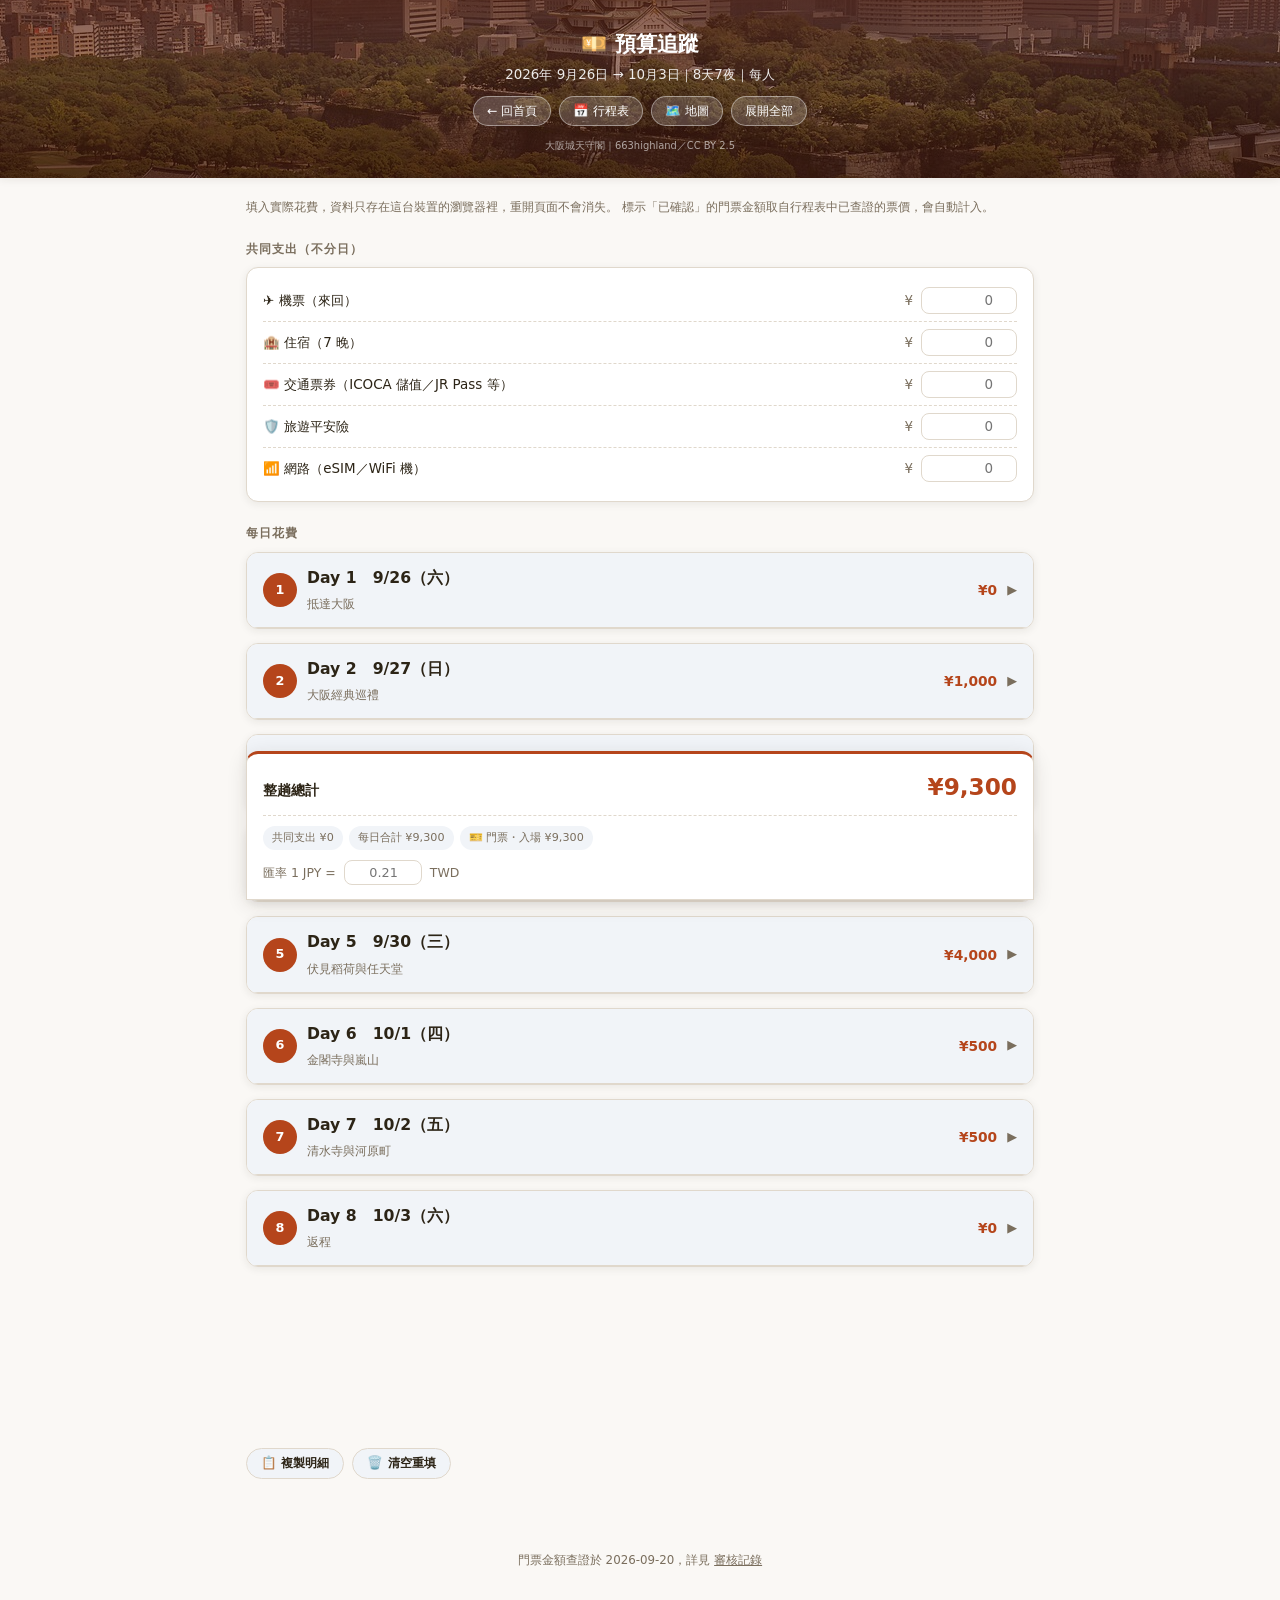
==== docs/budget/index.html @ 21cc7eb6 "feat: 頁首照片、預算與 Check List 獨立頁、地圖區分推薦景點、行程細節補充 1. 頁首隨機風景照 - 從 Wikimedia Commons 取 12 張自由授權（CC-BY/CC-B" ====
<!DOCTYPE html>
<html lang="zh-TW">
<head>
<meta charset="UTF-8">
<meta name="viewport" content="width=device-width, initial-scale=1.0">
<title>預算追蹤｜大阪・京都之旅 2026</title>
<meta name="description" content="關西 8天7夜每日花費記帳與總預算換算">
<meta name="theme-color" content="#B5451B">
<link rel="stylesheet" href="../assets/base.css">
<style>
/* === 每日面板 === */
.day-panel .panel-head { cursor: pointer; user-select: none; }
.day-panel .panel-head .caret { color: var(--muted); font-size: 0.8rem; transition: transform 0.2s; }
.day-panel.open .panel-head .caret { transform: rotate(90deg); }
.day-panel .panel-body { display: none; }
.day-panel.open .panel-body { display: block; }

.day-badge {
  width: 34px; height: 34px;
  border-radius: 50%;
  background: var(--primary);
  color: #fff;
  display: flex; align-items: center; justify-content: center;
  font-size: 0.8rem; font-weight: 800;
  flex-shrink: 0;
}

.day-sum { font-size: 0.86rem; font-weight: 700; color: var(--primary); white-space: nowrap; }

/* === 金額列 === */
.row {
  display: flex;
  align-items: center;
  gap: 8px;
  padding: 7px 0;
  border-bottom: 1px dashed var(--border);
  font-size: 0.84rem;
}

.row:last-child { border-bottom: none; }
.row .label { flex: 1; min-width: 0; }
.row .label small { display: block; color: var(--muted); font-size: 0.72rem; line-height: 1.45; }
.row .yen { color: var(--muted); }

.row input[type="number"] {
  width: 96px;
  padding: 5px 8px;
  border: 1px solid var(--border);
  border-radius: var(--radius-sm);
  background: var(--surface);
  color: var(--text);
  font-family: var(--font);
  font-size: 0.84rem;
  text-align: right;
}

.row input[type="number"]:focus {
  outline: none;
  border-color: var(--primary);
}

.row.fixed .amount {
  width: 96px;
  text-align: right;
  font-weight: 600;
  color: var(--muted);
  font-size: 0.84rem;
}

/* === 總計 === */
.total-card {
  position: sticky;
  bottom: 0;
  background: var(--surface);
  border: 1px solid var(--border);
  border-top: 3px solid var(--primary);
  border-radius: var(--radius) var(--radius) 0 0;
  box-shadow: var(--shadow-lg);
  padding: 14px 16px;
  margin-top: 18px;
  z-index: 10;
}

.total-row {
  display: flex;
  justify-content: space-between;
  align-items: baseline;
  gap: 12px;
}

.total-row .t-label { font-size: 0.86rem; font-weight: 700; }
.total-row .t-jpy { font-size: 1.45rem; font-weight: 800; color: var(--primary); }
.total-row .t-twd { font-size: 0.8rem; color: var(--muted); }

.breakdown {
  display: flex;
  flex-wrap: wrap;
  gap: 6px;
  margin-top: 10px;
  padding-top: 10px;
  border-top: 1px dashed var(--border);
}

.breakdown span {
  font-size: 0.7rem;
  padding: 3px 9px;
  border-radius: 20px;
  background: var(--surface-alt);
  color: var(--muted);
  white-space: nowrap;
}

.rate-row {
  display: flex;
  align-items: center;
  gap: 8px;
  font-size: 0.78rem;
  color: var(--muted);
  margin-top: 10px;
}

.rate-row input {
  width: 78px;
  padding: 4px 8px;
  border: 1px solid var(--border);
  border-radius: var(--radius-sm);
  background: var(--surface);
  color: var(--text);
  font-family: var(--font);
  font-size: 0.8rem;
  text-align: right;
}
</style>
</head>
<body>

<header class="site-header" data-hero>
  <div class="container">
    <h1>💴 預算追蹤</h1>
    <p class="sub">2026年 9月26日 → 10月3日｜8天7夜｜每人</p>
    <div class="toolbar">
      <a class="tb-link" href="../index.html">← 回首頁</a>
      <a class="tb-link" href="../final/index.html">📅 行程表</a>
      <a class="tb-link" href="../map/index.html">🗺️ 地圖</a>
      <button type="button" id="expandBtn" onclick="toggleAll()">展開全部</button>
    </div>
  </div>
</header>

<main>
  <div class="container">

    <p class="hint">
      填入實際花費，資料只存在這台裝置的瀏覽器裡，重開頁面不會消失。
      標示「已確認」的門票金額取自行程表中已查證的票價，會自動計入。
    </p>

    <h3 class="section-title">共同支出（不分日）</h3>
    <div class="panel">
      <div class="panel-body" id="sharedBody"></div>
    </div>

    <h3 class="section-title">每日花費</h3>
    <div id="days"></div>

    <div class="total-card">
      <div class="total-row">
        <span class="t-label">整趟總計</span>
        <span>
          <span class="t-jpy" id="grandJpy">¥0</span>
          <span class="t-twd" id="grandTwd"></span>
        </span>
      </div>
      <div class="breakdown" id="breakdown"></div>
      <div class="rate-row">
        <span>匯率 1 JPY =</span>
        <input type="number" id="rate" min="0" step="0.001" placeholder="0.21">
        <span>TWD</span>
      </div>
    </div>

    <div class="btn-row">
      <button class="btn" type="button" onclick="copySummary()" id="copyBtn">📋 複製明細</button>
      <button class="btn" type="button" onclick="resetAll()">🗑️ 清空重填</button>
    </div>

  </div>
</main>

<footer class="site-footer">
  <p>門票金額查證於 2026-09-20，詳見 <a href="https://github.com/threshadow98171314/osaka-kyoto-trip/blob/main/audit/records/2026-09-20.md" target="_blank" rel="noopener">審核記錄</a></p>
</footer>

<script src="../assets/hero/hero.js"></script>
<script>
(function () {
  'use strict';

  /* localStorage 在無痕視窗／封鎖 cookie 時會丟例外，全部包起來 */
  var store = {
    get: function (k, d) { try { var v = localStorage.getItem(k); return v === null ? d : v; } catch (e) { return d; } },
    set: function (k, v) { try { localStorage.setItem(k, v); } catch (e) {} },
    del: function (k) { try { localStorage.removeItem(k); } catch (e) {} }
  };

  var CATS = [
    { key: 'transport', label: '🚇 交通' },
    { key: 'food',      label: '🍽️ 餐飲' },
    { key: 'ticket',    label: '🎫 門票・入場' },
    { key: 'shopping',  label: '🛍️ 購物' },
    { key: 'other',     label: '➕ 其他' },
  ];

  var SHARED = [
    { key: 'flight', label: '✈️ 機票（來回）' },
    { key: 'hotel',  label: '🏨 住宿（7 晚）' },
    { key: 'pass',   label: '🎟️ 交通票券（ICOCA 儲值／JR Pass 等）' },
    { key: 'insure', label: '🛡️ 旅遊平安險' },
    { key: 'esim',   label: '📶 網路（eSIM／WiFi 機）' },
  ];

  /* 行程表中已查證的固定門票（每人・日圓），合計 ¥9,300 */
  var DAYS = [
    { n: 1, date: '9/26（六）', title: '抵達大阪', fixed: [] },
    { n: 2, date: '9/27（日）', title: '大阪經典巡禮', fixed: [
        { name: 'なにわの湯（週日價）', amount: 1000 } ] },
    { n: 3, date: '9/28（一）', title: '姬路城與神戶牛', fixed: [
        { name: '姬路城（2026/3 起調漲）', amount: 2500 } ] },
    { n: 4, date: '9/29（二）', title: '奈良與 teamLab', fixed: [
        { name: '東大寺大佛殿', amount: 800 } ] },
    { n: 5, date: '9/30（三）', title: '伏見稻荷與任天堂', fixed: [
        { name: '平等院（庭園＋鳳翔館）', amount: 700 },
        { name: '任天堂博物館', amount: 3300 } ] },
    { n: 6, date: '10/1（四）', title: '金閣寺與嵐山', fixed: [
        { name: '金閣寺', amount: 500 } ] },
    { n: 7, date: '10/2（五）', title: '清水寺與河原町', fixed: [
        { name: '清水寺', amount: 500 } ] },
    { n: 8, date: '10/3（六）', title: '返程', fixed: [] },
  ];

  var $ = function (s, r) { return (r || document).querySelector(s); };
  var yen = function (n) { return '¥' + Math.round(n).toLocaleString('zh-TW'); };

  function val(id) {
    var el = document.getElementById(id);
    if (!el) return 0;
    var v = parseFloat(el.value);
    return (isFinite(v) && v > 0) ? v : 0;
  }

  function fixedTotal(day) {
    return day.fixed.reduce(function (s, f) { return s + f.amount; }, 0);
  }

  /* ---------- 建立畫面 ---------- */
  function amountRow(id, label, sub) {
    return '<div class="row">'
      + '<span class="label">' + label + (sub ? '<small>' + sub + '</small>' : '') + '</span>'
      + '<span class="yen">¥</span>'
      + '<input type="number" id="' + id + '" min="0" step="100" placeholder="0" inputmode="numeric">'
      + '</div>';
  }

  function build() {
    $('#sharedBody').innerHTML = SHARED.map(function (s) {
      return amountRow('s-' + s.key, s.label);
    }).join('');

    $('#days').innerHTML = DAYS.map(function (d) {
      var fixedRows = d.fixed.map(function (f) {
        return '<div class="row fixed">'
          + '<span class="label">🎫 ' + f.name + '<small>已確認票價，自動計入</small></span>'
          + '<span class="amount">' + yen(f.amount) + '</span></div>';
      }).join('');

      var inputRows = CATS.map(function (c) {
        return amountRow('d' + d.n + '-' + c.key, c.label);
      }).join('');

      return '<section class="panel day-panel" id="panel-' + d.n + '">'
        + '<div class="panel-head" onclick="togglePanel(' + d.n + ')">'
        +   '<span class="day-badge">' + d.n + '</span>'
        +   '<h2>Day ' + d.n + '　' + d.date + '<br><small style="font-weight:400;color:var(--muted);font-size:0.76rem">' + d.title + '</small></h2>'
        +   '<span class="day-sum" id="sum-' + d.n + '">' + yen(fixedTotal(d)) + '</span>'
        +   '<span class="caret">▶</span>'
        + '</div>'
        + '<div class="panel-body">' + fixedRows + inputRows + '</div>'
        + '</section>';
    }).join('');
  }

  /* ---------- 計算 ---------- */
  function dayTotal(d) {
    return fixedTotal(d) + CATS.reduce(function (s, c) {
      return s + val('d' + d.n + '-' + c.key);
    }, 0);
  }

  function recalc() {
    var sharedSum = SHARED.reduce(function (s, x) { return s + val('s-' + x.key); }, 0);
    var daySum = 0;

    DAYS.forEach(function (d) {
      var t = dayTotal(d);
      daySum += t;
      var el = document.getElementById('sum-' + d.n);
      if (el) el.textContent = yen(t);
    });

    var grand = sharedSum + daySum;
    $('#grandJpy').textContent = yen(grand);

    var rate = parseFloat($('#rate').value);
    $('#grandTwd').textContent = (isFinite(rate) && rate > 0)
      ? '≈ NT$' + Math.round(grand * rate).toLocaleString('zh-TW') : '';

    /* 分類小計（含每日各分類 + 共同支出） */
    var byCat = {};
    CATS.forEach(function (c) {
      byCat[c.label] = DAYS.reduce(function (s, d) { return s + val('d' + d.n + '-' + c.key); }, 0);
    });
    byCat['🎫 門票・入場'] += DAYS.reduce(function (s, d) { return s + fixedTotal(d); }, 0);

    var chips = [];
    chips.push('共同支出 ' + yen(sharedSum));
    chips.push('每日合計 ' + yen(daySum));
    Object.keys(byCat).forEach(function (k) {
      if (byCat[k] > 0) chips.push(k + ' ' + yen(byCat[k]));
    });
    $('#breakdown').innerHTML = chips.map(function (c) { return '<span>' + c + '</span>'; }).join('');
  }

  /* ---------- 儲存 ---------- */
  function allInputIds() {
    var ids = SHARED.map(function (s) { return 's-' + s.key; });
    DAYS.forEach(function (d) {
      CATS.forEach(function (c) { ids.push('d' + d.n + '-' + c.key); });
    });
    ids.push('rate');
    return ids;
  }

  function bind() {
    allInputIds().forEach(function (id) {
      var el = document.getElementById(id);
      if (!el) return;
      var saved = store.get('budget2.' + id, '');
      if (saved !== '') el.value = saved;
      el.addEventListener('input', function () {
        store.set('budget2.' + id, el.value);
        recalc();
      });
    });
  }

  /* ---------- 互動 ---------- */
  window.togglePanel = function (n) {
    var p = document.getElementById('panel-' + n);
    p.classList.toggle('open');
    store.set('budget2.open.' + n, p.classList.contains('open') ? '1' : '0');
  };

  window.toggleAll = function () {
    var panels = document.querySelectorAll('.day-panel');
    var anyClosed = [].some.call(panels, function (p) { return !p.classList.contains('open'); });
    [].forEach.call(panels, function (p, i) {
      p.classList.toggle('open', anyClosed);
      store.set('budget2.open.' + (i + 1), anyClosed ? '1' : '0');
    });
    $('#expandBtn').textContent = anyClosed ? '收合全部' : '展開全部';
  };

  window.resetAll = function () {
    if (!confirm('確定要清空所有已填入的金額嗎？此動作無法復原。')) return;
    allInputIds().forEach(function (id) {
      var el = document.getElementById(id);
      if (el) el.value = '';
      store.del('budget2.' + id);
    });
    recalc();
  };

  window.copySummary = function () {
    var rate = parseFloat($('#rate').value);
    var lines = ['【關西 8天7夜 預算明細（每人）】', ''];

    var sharedSum = 0;
    lines.push('◆ 共同支出');
    SHARED.forEach(function (s) {
      var v = val('s-' + s.key);
      sharedSum += v;
      if (v > 0) lines.push('　' + s.label.replace(/^\S+\s*/, '') + '：' + yen(v));
    });
    lines.push('　小計：' + yen(sharedSum), '');

    DAYS.forEach(function (d) {
      var t = dayTotal(d);
      if (t === 0) return;
      lines.push('◆ Day ' + d.n + '　' + d.date + '　' + d.title + '：' + yen(t));
      d.fixed.forEach(function (f) { lines.push('　' + f.name + '：' + yen(f.amount)); });
      CATS.forEach(function (c) {
        var v = val('d' + d.n + '-' + c.key);
        if (v > 0) lines.push('　' + c.label.replace(/^\S+\s*/, '') + '：' + yen(v));
      });
      lines.push('');
    });

    var grand = sharedSum + DAYS.reduce(function (s, d) { return s + dayTotal(d); }, 0);
    lines.push('━━━━━━━━━━━━');
    lines.push('總計：' + yen(grand)
      + ((isFinite(rate) && rate > 0) ? '　≈ NT$' + Math.round(grand * rate).toLocaleString('zh-TW') : ''));

    var text = lines.join('\n');
    var btn = $('#copyBtn');
    var done = function (ok) {
      btn.textContent = ok ? '✅ 已複製' : '⚠️ 複製失敗';
      setTimeout(function () { btn.textContent = '📋 複製明細'; }, 2000);
    };

    function legacyCopy() {
      var ta = document.createElement('textarea');
      ta.value = text;
      ta.setAttribute('readonly', '');
      ta.style.position = 'fixed';
      ta.style.opacity = '0';
      document.body.appendChild(ta);
      ta.select();
      ta.setSelectionRange(0, text.length);
      var ok = false;
      try { ok = document.execCommand('copy'); } catch (e) { ok = false; }
      document.body.removeChild(ta);
      return ok;
    }

    if (navigator.clipboard && navigator.clipboard.writeText) {
      navigator.clipboard.writeText(text).then(function () { done(true); }).catch(function () { done(legacyCopy()); });
    } else {
      done(legacyCopy());
    }
  };

  /* ---------- 啟動 ---------- */
  build();
  bind();

  // 還原展開狀態；第一次進來預設全部收合，只展開有固定門票的那幾天
  DAYS.forEach(function (d) {
    var saved = store.get('budget2.open.' + d.n, null);
    var open = saved === null ? false : saved === '1';
    document.getElementById('panel-' + d.n).classList.toggle('open', open);
  });

  recalc();
  if (window.applyHero) window.applyHero('../assets/hero/');
})();
</script>

</body>
</html>
---- docs/assets/base.css ----
/* ==========================================================
   共用樣式：預算追蹤、行前 Check List
   設計語彙與 docs/final/styles.css 一致（暖色和風＋深色模式）
   ========================================================== */

:root {
  --primary: #B5451B;
  --primary-light: #D4652F;
  --primary-dark: #8C2E0A;
  --secondary: #4A6FA5;
  --accent: #C49A3C;
  --ok: #3F8F5E;

  --bg: #FAF8F5;
  --surface: #FFFFFF;
  --surface-alt: #F1F4F8;
  --text: #2C2416;
  --muted: #7A6E5D;
  --border: #E0D8CC;

  --shadow: 0 2px 8px rgba(44,36,22,0.08);
  --shadow-lg: 0 4px 20px rgba(44,36,22,0.12);
  --radius: 12px;
  --radius-sm: 8px;

  --font: 'Noto Sans TC', 'PingFang TC', 'Hiragino Sans', 'Microsoft JhengHei',
          'Yu Gothic UI', system-ui, -apple-system, sans-serif;
  --max-w: 820px;
}

@media (prefers-color-scheme: dark) {
  :root:not([data-theme="light"]) {
    --primary: #E8825A;
    --primary-light: #F0A181;
    --primary-dark: #C4603A;
    --secondary: #8FB3DE;
    --accent: #D9B463;
    --ok: #6FBF8C;

    --bg: #17140F;
    --surface: #221E17;
    --surface-alt: #1C2430;
    --text: #EDE6DA;
    --muted: #A69A88;
    --border: #3A332A;

    --shadow: 0 2px 8px rgba(0,0,0,0.5);
    --shadow-lg: 0 4px 20px rgba(0,0,0,0.6);
  }
}

*, *::before, *::after { box-sizing: border-box; margin: 0; padding: 0; }

html { font-size: 16px; scroll-behavior: smooth; }

body {
  font-family: var(--font);
  background: var(--bg);
  color: var(--text);
  line-height: 1.6;
  -webkit-font-smoothing: antialiased;
}

a { color: var(--primary); }

.container {
  max-width: var(--max-w);
  margin: 0 auto;
  padding: 0 16px;
}

/* === 頁首（底圖為隨機關西風景照） === */
.site-header {
  position: relative;
  isolation: isolate;
  overflow: hidden;
  background: linear-gradient(135deg, var(--primary-dark), var(--primary) 55%, var(--primary-light));
  color: #fff;
  text-align: center;
  padding: 28px 16px 24px;
  box-shadow: var(--shadow);
}

.site-header .hero-img {
  position: absolute;
  inset: 0;
  width: 100%;
  height: 100%;
  object-fit: cover;
  object-position: center 38%;
  z-index: -2;
  opacity: 0;
  transition: opacity 0.5s ease;
}

.site-header .hero-img.is-loaded { opacity: 1; }

.site-header::before {
  content: '';
  position: absolute;
  inset: 0;
  z-index: -1;
  background: linear-gradient(180deg,
    rgba(90,30,10,0.72) 0%, rgba(90,30,10,0.55) 45%, rgba(60,20,8,0.78) 100%);
}

.site-header h1 { font-size: 1.3rem; font-weight: 700; }
.site-header .sub { font-size: 0.84rem; opacity: 0.9; margin-top: 3px; }

.site-header .hero-credit {
  display: block;
  margin-top: 12px;
  font-size: 0.62rem;
  color: rgba(255,255,255,0.6);
  text-decoration: none;
}

.site-header .hero-credit:hover { color: rgba(255,255,255,0.9); text-decoration: underline; }

.toolbar {
  position: relative;
  margin-top: 10px;
  display: flex;
  justify-content: center;
  align-items: center;
  gap: 8px;
  flex-wrap: wrap;
}

.toolbar button,
.toolbar .tb-link {
  background: rgba(255,255,255,0.18);
  border: 1px solid rgba(255,255,255,0.42);
  color: #fff;
  padding: 5px 13px;
  border-radius: 20px;
  font-size: 0.78rem;
  font-family: var(--font);
  line-height: 1.5;
  text-decoration: none;
  display: inline-block;
  cursor: pointer;
  transition: background 0.2s;
}

.toolbar button:hover,
.toolbar .tb-link:hover { background: rgba(255,255,255,0.36); color: #fff; }

/* === 主要內容 === */
main { padding: 20px 0 48px; }

.panel {
  background: var(--surface);
  border: 1px solid var(--border);
  border-radius: var(--radius);
  box-shadow: var(--shadow);
  margin-bottom: 14px;
  overflow: hidden;
}

.panel-head {
  display: flex;
  align-items: center;
  gap: 10px;
  padding: 12px 16px;
  border-bottom: 1px solid var(--border);
  background: var(--surface-alt);
}

.panel-head h2 { font-size: 0.98rem; font-weight: 700; flex: 1; min-width: 0; }
.panel-head .meta { font-size: 0.76rem; color: var(--muted); white-space: nowrap; }

.panel-body { padding: 12px 16px; }

.hint {
  font-size: 0.76rem;
  color: var(--muted);
  margin-bottom: 10px;
}

.section-title {
  font-size: 0.76rem;
  font-weight: 700;
  text-transform: uppercase;
  letter-spacing: 1px;
  color: var(--muted);
  margin: 22px 0 8px;
}

.section-title:first-child { margin-top: 0; }

/* === 進度條 === */
.progress {
  height: 7px;
  border-radius: 4px;
  background: var(--border);
  overflow: hidden;
}

.progress > span {
  display: block;
  height: 100%;
  background: var(--ok);
  border-radius: 4px;
  transition: width 0.3s ease;
}

/* === 按鈕 === */
.btn {
  background: var(--surface-alt);
  border: 1px solid var(--border);
  color: var(--text);
  font-family: var(--font);
  font-size: 0.78rem;
  font-weight: 600;
  padding: 6px 14px;
  border-radius: 20px;
  cursor: pointer;
  transition: all 0.15s;
}

.btn:hover { border-color: var(--primary); color: var(--primary); }

.btn-row {
  display: flex;
  gap: 8px;
  flex-wrap: wrap;
  margin-top: 14px;
}

/* === 頁尾 === */
.site-footer {
  text-align: center;
  padding: 24px 16px 36px;
  font-size: 0.74rem;
  color: var(--muted);
}

.site-footer a { color: var(--muted); }

@media print {
  .toolbar, .btn-row, .btn { display: none; }
  .site-header { background: none; color: #000; }
  .site-header::before, .hero-img, .hero-credit { display: none; }
  .panel { break-inside: avoid; box-shadow: none; }
}
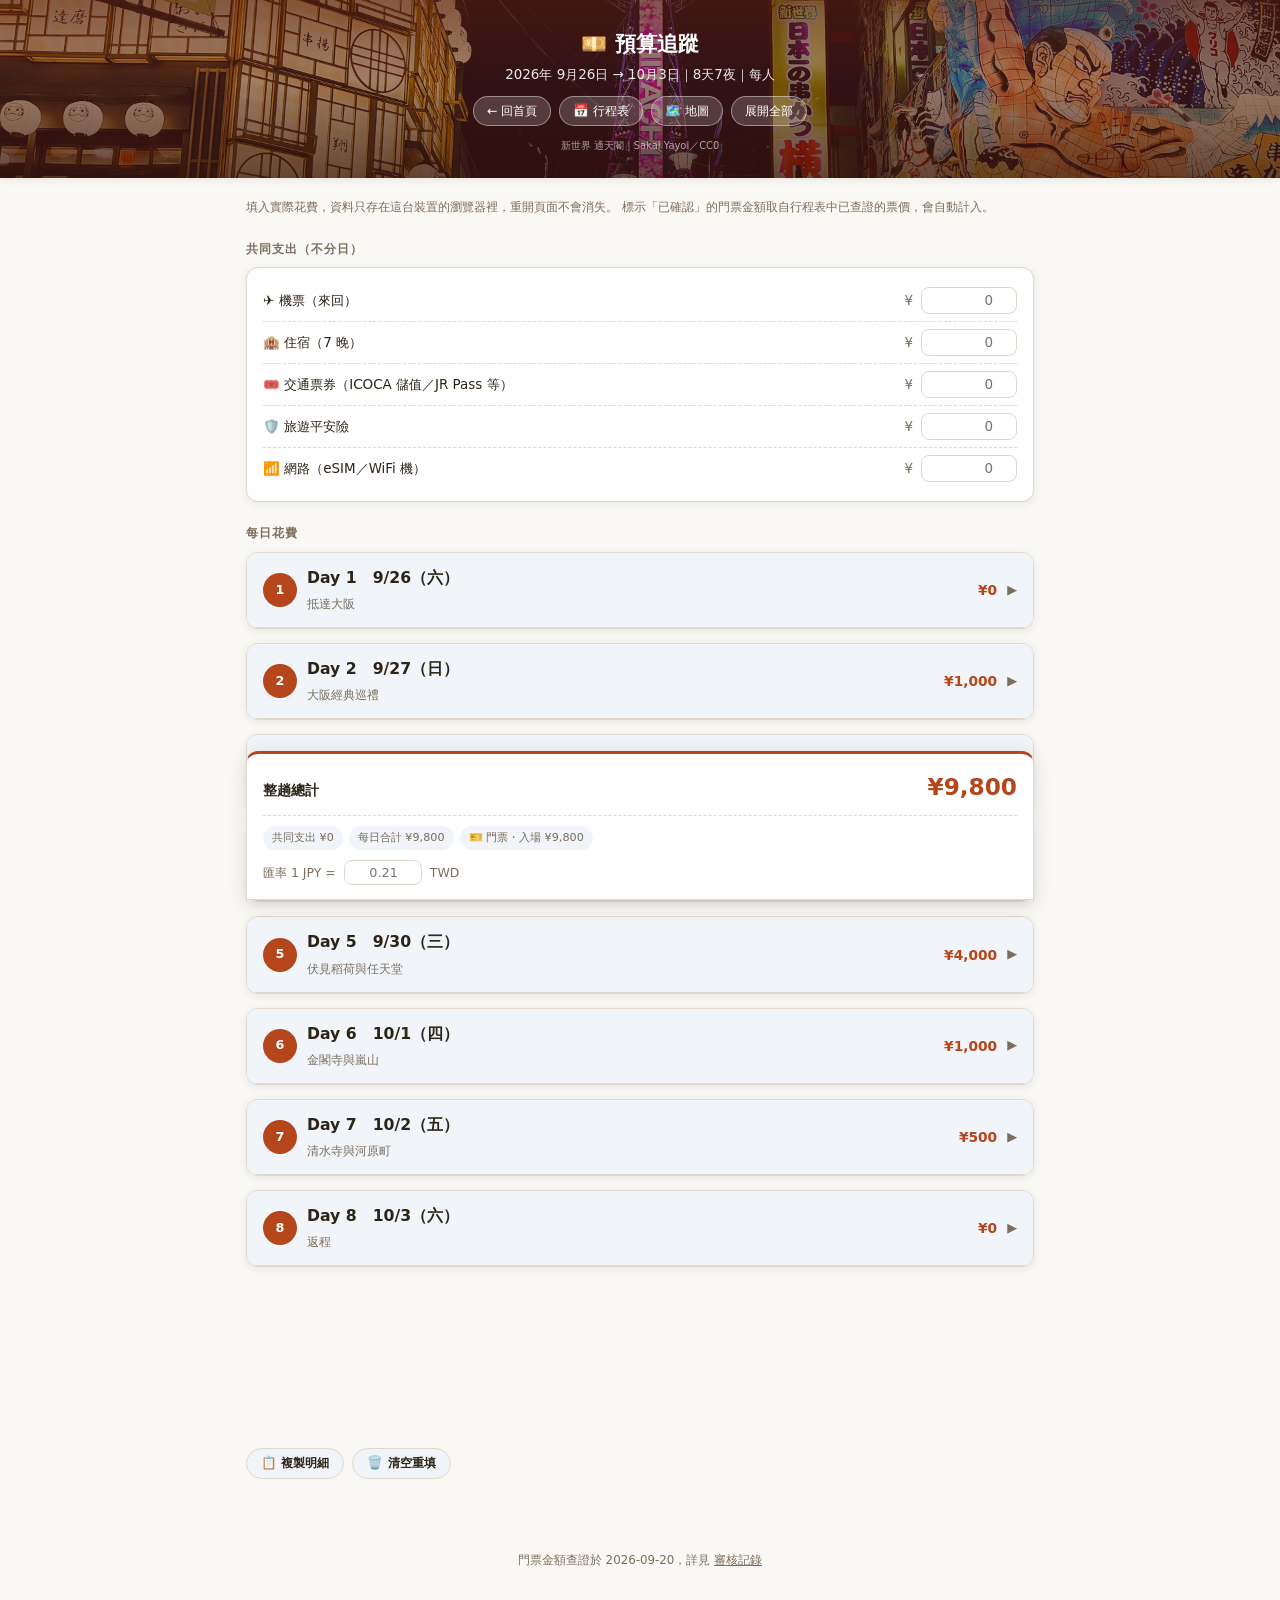
==== commit 4649bb17: "feat: Day 6 以瑞饋祭為主重新規劃，嵐山改為 3 小時看夕陽並加上照片與順路地圖 - 瑞饋祭最優先：08:50 出御祭（09:00）→ 金閣寺 1.5 小時 → 11:30 北野午餐 →  " ====
--- a/docs/budget/index.html
+++ b/docs/budget/index.html
@@ -232,7 +232,8 @@
         { name: '平等院（庭園＋鳳翔館）', amount: 700 },
         { name: '任天堂博物館', amount: 3300 } ] },
     { n: 6, date: '10/1（四）', title: '金閣寺與嵐山', fixed: [
-        { name: '金閣寺', amount: 500 } ] },
+        { name: '金閣寺', amount: 500 },
+        { name: '天龍寺 庭園', amount: 500 } ] },
     { n: 7, date: '10/2（五）', title: '清水寺與河原町', fixed: [
         { name: '清水寺', amount: 500 } ] },
     { n: 8, date: '10/3（六）', title: '返程', fixed: [] },
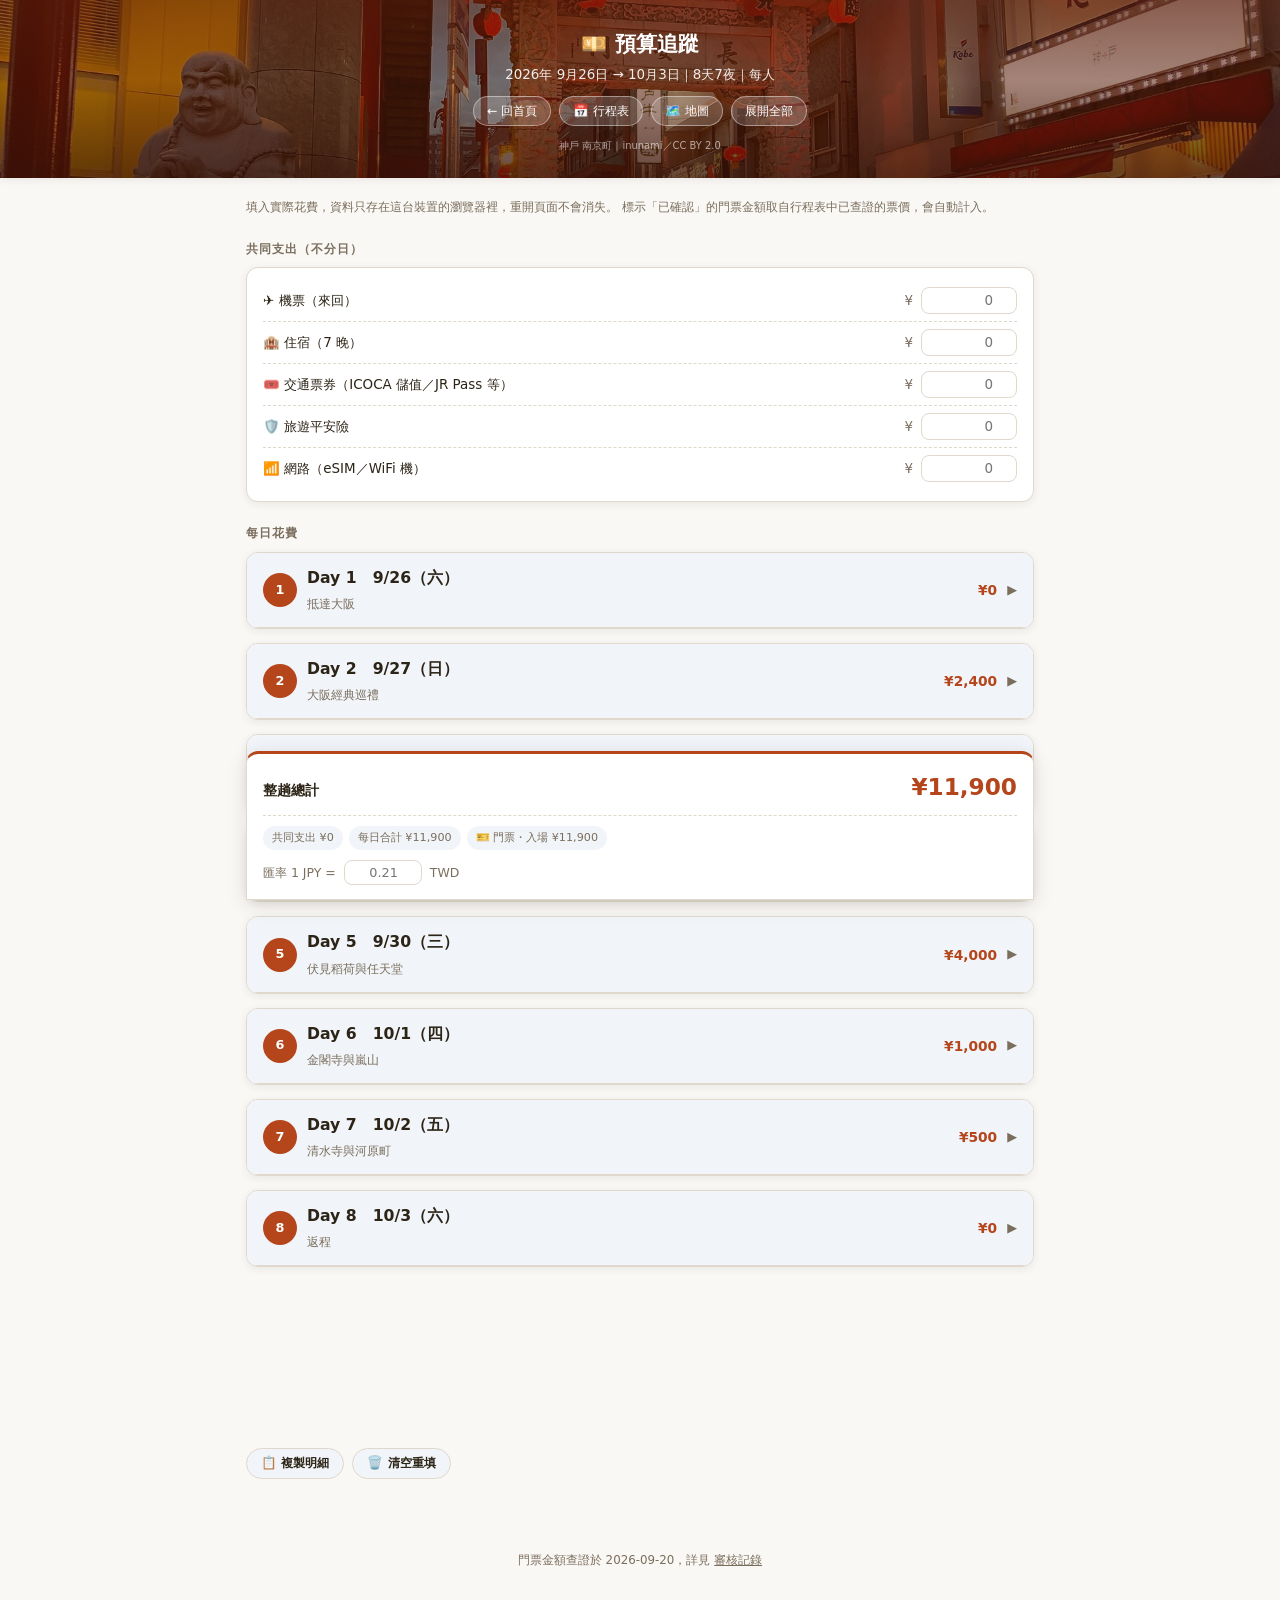
==== commit 65c2737c: "feat: 8 個大景點全部加上近年照片、步行小地圖與順路清單 - 大阪城、姬路城、奈良公園・東大寺・春日大社、伏見稻荷、宇治平等院、金閣寺、清水寺   （嵐山沿用）：介紹＋順路清單（含時間）＋3～5" ====
--- a/docs/budget/index.html
+++ b/docs/budget/index.html
@@ -219,15 +219,18 @@
     { key: 'esim',   label: '📶 網路（eSIM／WiFi 機）' },
   ];
 
-  /* 行程表中已查證的固定門票（每人・日圓），合計 ¥9,300 */
+  /* 行程表中已查證的固定門票（每人・日圓），合計 ¥11,900 */
   var DAYS = [
     { n: 1, date: '9/26（六）', title: '抵達大阪', fixed: [] },
     { n: 2, date: '9/27（日）', title: '大阪經典巡禮', fixed: [
+        { name: '大阪城天守閣（含豐臣石垣館）', amount: 1200 },
+        { name: '大阪城 西之丸庭園', amount: 200 },
         { name: 'なにわの湯（週日價）', amount: 1000 } ] },
     { n: 3, date: '9/28（一）', title: '姬路城與神戶牛', fixed: [
         { name: '姬路城（2026/3 起調漲）', amount: 2500 } ] },
     { n: 4, date: '9/29（二）', title: '奈良與 teamLab', fixed: [
-        { name: '東大寺大佛殿', amount: 800 } ] },
+        { name: '東大寺大佛殿', amount: 800 },
+        { name: '春日大社 御本殿特別參拜', amount: 700 } ] },
     { n: 5, date: '9/30（三）', title: '伏見稻荷與任天堂', fixed: [
         { name: '平等院（庭園＋鳳翔館）', amount: 700 },
         { name: '任天堂博物館', amount: 3300 } ] },
